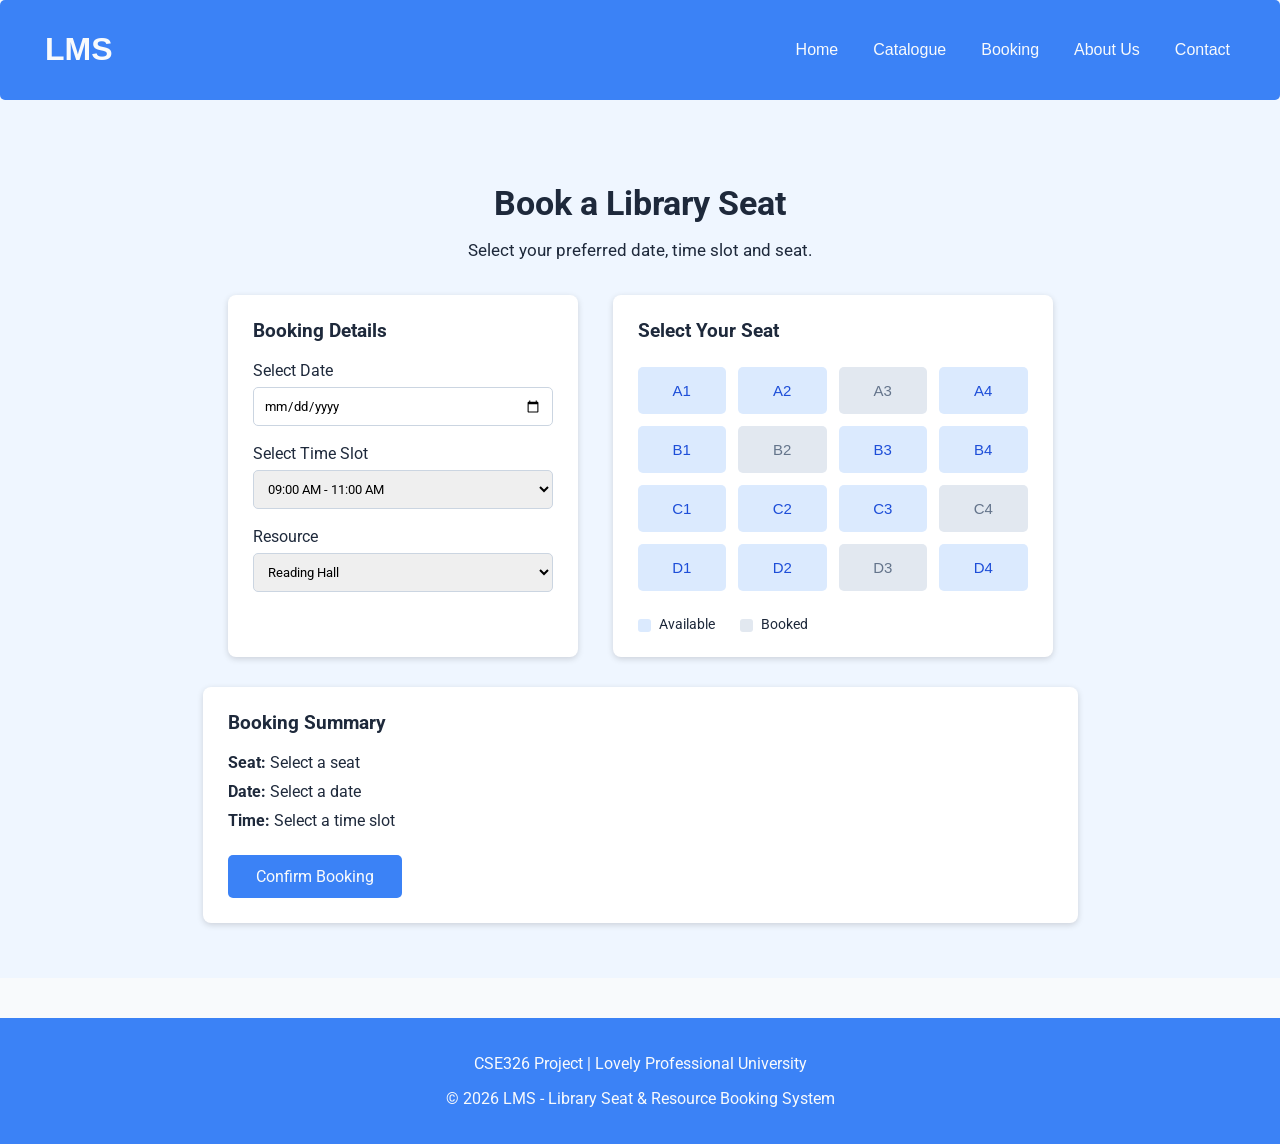
==== booking.html @ 95cd238e "Add files via upload Seat Booking...." ====
<!DOCTYPE html>
<html lang="en">
<head>
    <meta charset="UTF-8">
    <meta name="viewport" content="width=device-width, initial-scale=1.0">
    <title>Book a Seat | LMS</title>
    <link rel="stylesheet" type="text/css" href="booking.css">
    <link rel="preconnect" href="https://fonts.googleapis.com">
    <link rel="preconnect" href="https://fonts.gstatic.com" crossorigin>
    <link href="https://fonts.googleapis.com/css2?family=Google+Sans:ital,opsz,wght@0,17..18,400..700;1,17..18,400..700&family=Roboto:ital,wght@0,100..900;1,100..900&display=swap" rel="stylesheet">
</head>
<body>

    <header>
        <h1><a href="Index.html" class="Menumain" id="LMS">LMS</a></h1>

        <div class="Menu">
            <a href="Index.html">Home</a>
            <a href="catalogue.html">Catalogue</a>
            <a href="booking.html">Booking</a>
            <a href="Index.html#about">About Us</a>
            <a href="Index.html#contact">Contact</a>
        </div>
    </header>

    <section class="booking">
        <h2>Book a Library Seat</h2>
        <p>Select your preferred date, time slot and seat.</p>

        <div class="booking-box">

            <div class="details">
                <h3>Booking Details</h3>

                <label for="date">Select Date</label>
                <input type="date" id="date">

                <label for="time">Select Time Slot</label>
                <select id="time">
                    <option>09:00 AM - 11:00 AM</option>
                    <option>11:00 AM - 01:00 PM</option>
                    <option>01:00 PM - 03:00 PM</option>
                    <option>03:00 PM - 05:00 PM</option>
                    <option>05:00 PM - 07:00 PM</option>
                </select>

                <label for="resource">Resource</label>
                <select id="resource">
                    <option>Reading Hall</option>
                    <option>Discussion Room</option>
                    <option>Computer Section</option>
                </select>
            </div>

            <div class="seat-section">
                <h3>Select Your Seat</h3>

                <div class="seat-map">
                    <button class="seat available">A1</button>
                    <button class="seat available">A2</button>
                    <button class="seat booked">A3</button>
                    <button class="seat available">A4</button>

                    <button class="seat available">B1</button>
                    <button class="seat booked">B2</button>
                    <button class="seat available">B3</button>
                    <button class="seat available">B4</button>

                    <button class="seat available">C1</button>
                    <button class="seat available">C2</button>
                    <button class="seat available">C3</button>
                    <button class="seat booked">C4</button>

                    <button class="seat available">D1</button>
                    <button class="seat available">D2</button>
                    <button class="seat booked">D3</button>
                    <button class="seat available">D4</button>
                </div>

                <div class="legend">
                    <span><span class="legend-box available-box"></span> Available</span>
                    <span><span class="legend-box booked-box"></span> Booked</span>
                </div>
            </div>

        </div>

        <div class="summary">
            <h3>Booking Summary</h3>
            <p><strong>Seat:</strong> Select a seat</p>
            <p><strong>Date:</strong> Select a date</p>
            <p><strong>Time:</strong> Select a time slot</p>
            <a href="#" class="btn">Confirm Booking</a>
        </div>
    </section>

    <footer>
        <p>CSE326 Project | Lovely Professional University</p>
        <p>&copy; 2026 LMS - Library Seat &amp; Resource Booking System</p>
    </footer>

</body>
</html>
---- booking.css ----
header {
    background-color: #3B82F6;
    border-radius: 5px;
    padding: 10px 20px;
    font-family: "Google Sans", sans-serif;
    display: flex;
    justify-content: space-between;
    align-items: center;
    padding-right: 50px;
    padding-left: 35px;
}

#LMS {
    padding-left: 10px;
    font-style: normal;
}

.Menu {
    display: flex;
    align-items: center;
    gap: 20px;
}

.Menu a {
    text-decoration: none;
    color: #F8FAFC;
    margin-left: 15px;
    font-size: 16px;
}

.Menumain {
    text-decoration: none;
    color: #F8FAFC;
}

body {
    margin: 0;
    font-family: "Roboto", sans-serif;
    color: #1E293B;
    background-color: #F8FAFC;
}

.booking {
    padding: 55px 20px;
    text-align: center;
    background-color: #EFF6FF;
}

.booking h2 {
    font-size: 34px;
    margin-bottom: 8px;
}

.booking > p {
    font-size: 17px;
    margin-bottom: 35px;
}

.booking-box {
    display: flex;
    justify-content: center;
    gap: 35px;
    max-width: 900px;
    margin: 0 auto;
    text-align: left;
}

.details,
.seat-section,
.summary {
    background-color: white;
    border-radius: 8px;
    box-shadow: 0 2px 6px rgba(0, 0, 0, 0.15);
}

.details {
    width: 300px;
    padding: 25px;
}

.details h3,
.seat-section h3,
.summary h3 {
    margin-top: 0;
}

.details label {
    display: block;
    margin-top: 18px;
    margin-bottom: 7px;
}

.details input,
.details select {
    width: 100%;
    box-sizing: border-box;
    padding: 10px;
    border: 1px solid #CBD5E1;
    border-radius: 5px;
    font-family: "Roboto", sans-serif;
}

.seat-section {
    width: 390px;
    padding: 25px;
}

.seat-map {
    display: grid;
    grid-template-columns: repeat(4, 1fr);
    gap: 12px;
    margin-top: 25px;
}

.seat {
    border: none;
    padding: 15px 5px;
    border-radius: 5px;
    font-size: 15px;
    cursor: pointer;
}

.available {
    background-color: #DBEAFE;
    color: #1D4ED8;
}

.booked {
    background-color: #E2E8F0;
    color: #64748B;
    cursor: not-allowed;
}

.legend {
    display: flex;
    gap: 25px;
    margin-top: 25px;
    font-size: 14px;
}

.legend-box {
    display: inline-block;
    width: 13px;
    height: 13px;
    border-radius: 3px;
    margin-right: 5px;
    vertical-align: middle;
}

.available-box {
    background-color: #DBEAFE;
}

.booked-box {
    background-color: #E2E8F0;
}

.summary {
    max-width: 825px;
    margin: 30px auto 0;
    padding: 25px;
    text-align: left;
}

.summary p {
    margin: 10px 0;
}

.btn {
    display: inline-block;
    background-color: #3B82F6;
    color: #F8FAFC;
    text-decoration: none;
    padding: 12px 28px;
    border-radius: 5px;
    margin-top: 15px;
}

footer {
    background-color: #3B82F6;
    color: #F8FAFC;
    text-align: center;
    padding: 20px;
    margin-top: 40px;
}
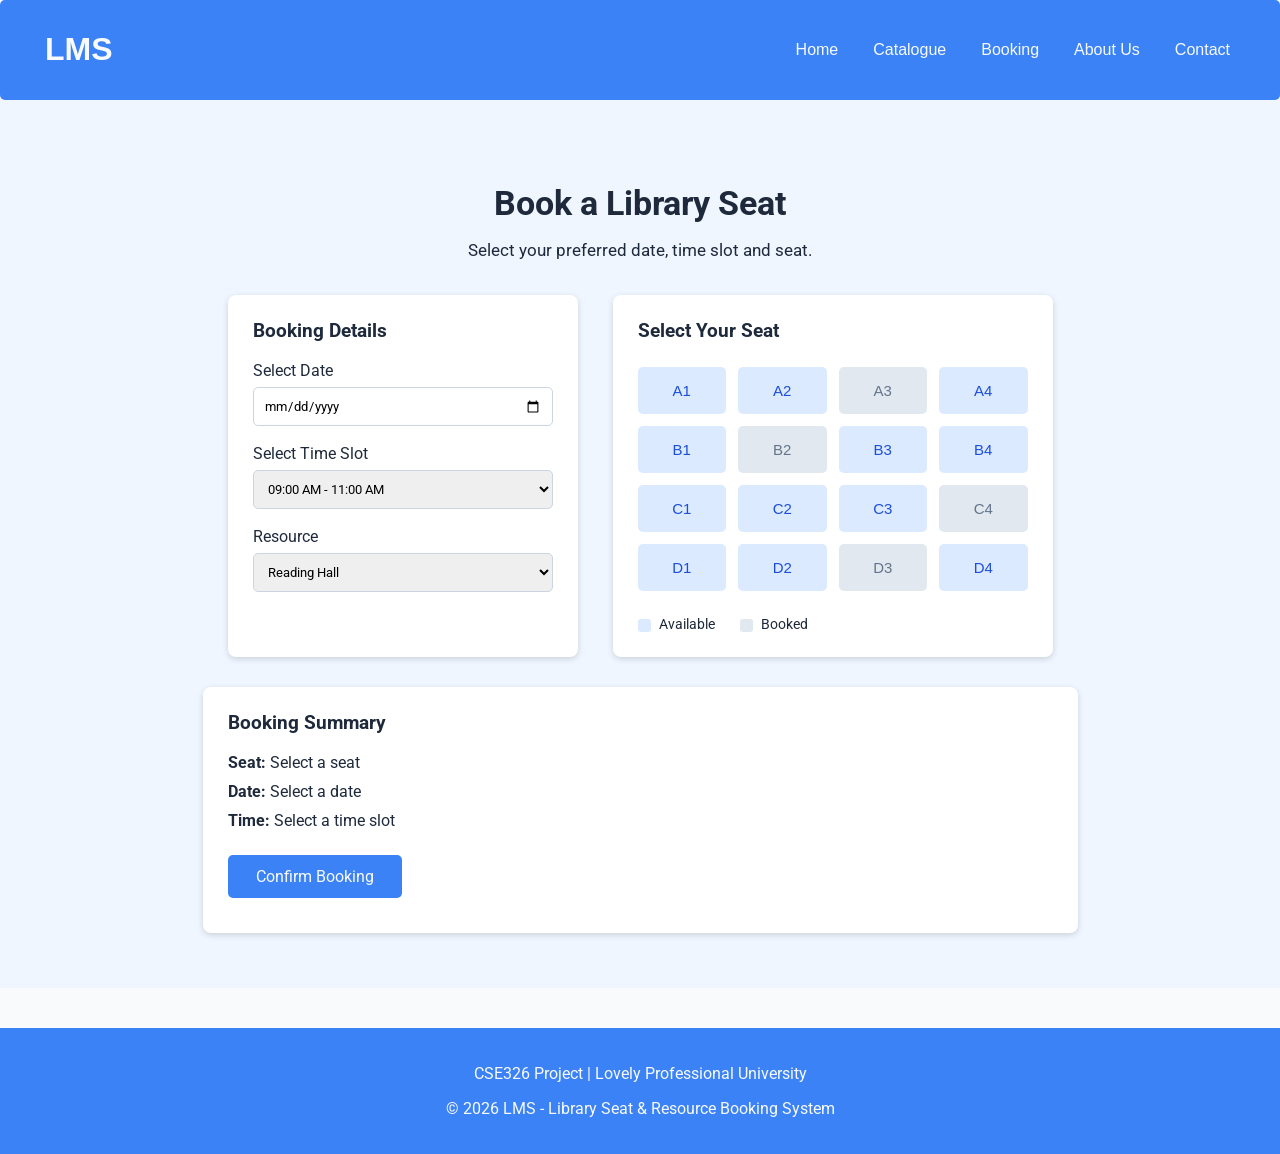
==== commit 6aa2b41a: "Added js changes" ====
--- a/booking.html
+++ b/booking.html
@@ -9,7 +9,7 @@
     <link rel="preconnect" href="https://fonts.gstatic.com" crossorigin>
     <link href="https://fonts.googleapis.com/css2?family=Google+Sans:ital,opsz,wght@0,17..18,400..700;1,17..18,400..700&family=Roboto:ital,wght@0,100..900;1,100..900&display=swap" rel="stylesheet">
 </head>
-<body>
+<body class="booking-page">
 
     <header>
         <h1><a href="Index.html" class="Menumain" id="LMS">LMS</a></h1>
@@ -87,10 +87,11 @@
 
         <div class="summary">
             <h3>Booking Summary</h3>
-            <p><strong>Seat:</strong> Select a seat</p>
-            <p><strong>Date:</strong> Select a date</p>
-            <p><strong>Time:</strong> Select a time slot</p>
-            <a href="#" class="btn">Confirm Booking</a>
+            <p><strong>Seat:</strong> <span id="seatSummary">Select a seat</span></p>
+            <p><strong>Date:</strong> <span id="dateSummary">Select a date</span></p>
+            <p><strong>Time:</strong> <span id="timeSummary">Select a time slot</span></p>
+            <a href="booking.html" class="btn" id="confirmBooking">Confirm Booking</a>
+            <p id="bookingMessage"></p>
         </div>
     </section>
 
@@ -98,6 +99,6 @@
         <p>CSE326 Project | Lovely Professional University</p>
         <p>&copy; 2026 LMS - Library Seat &amp; Resource Booking System</p>
     </footer>
-
+    <script src="script.js"></script>
 </body>
 </html>
